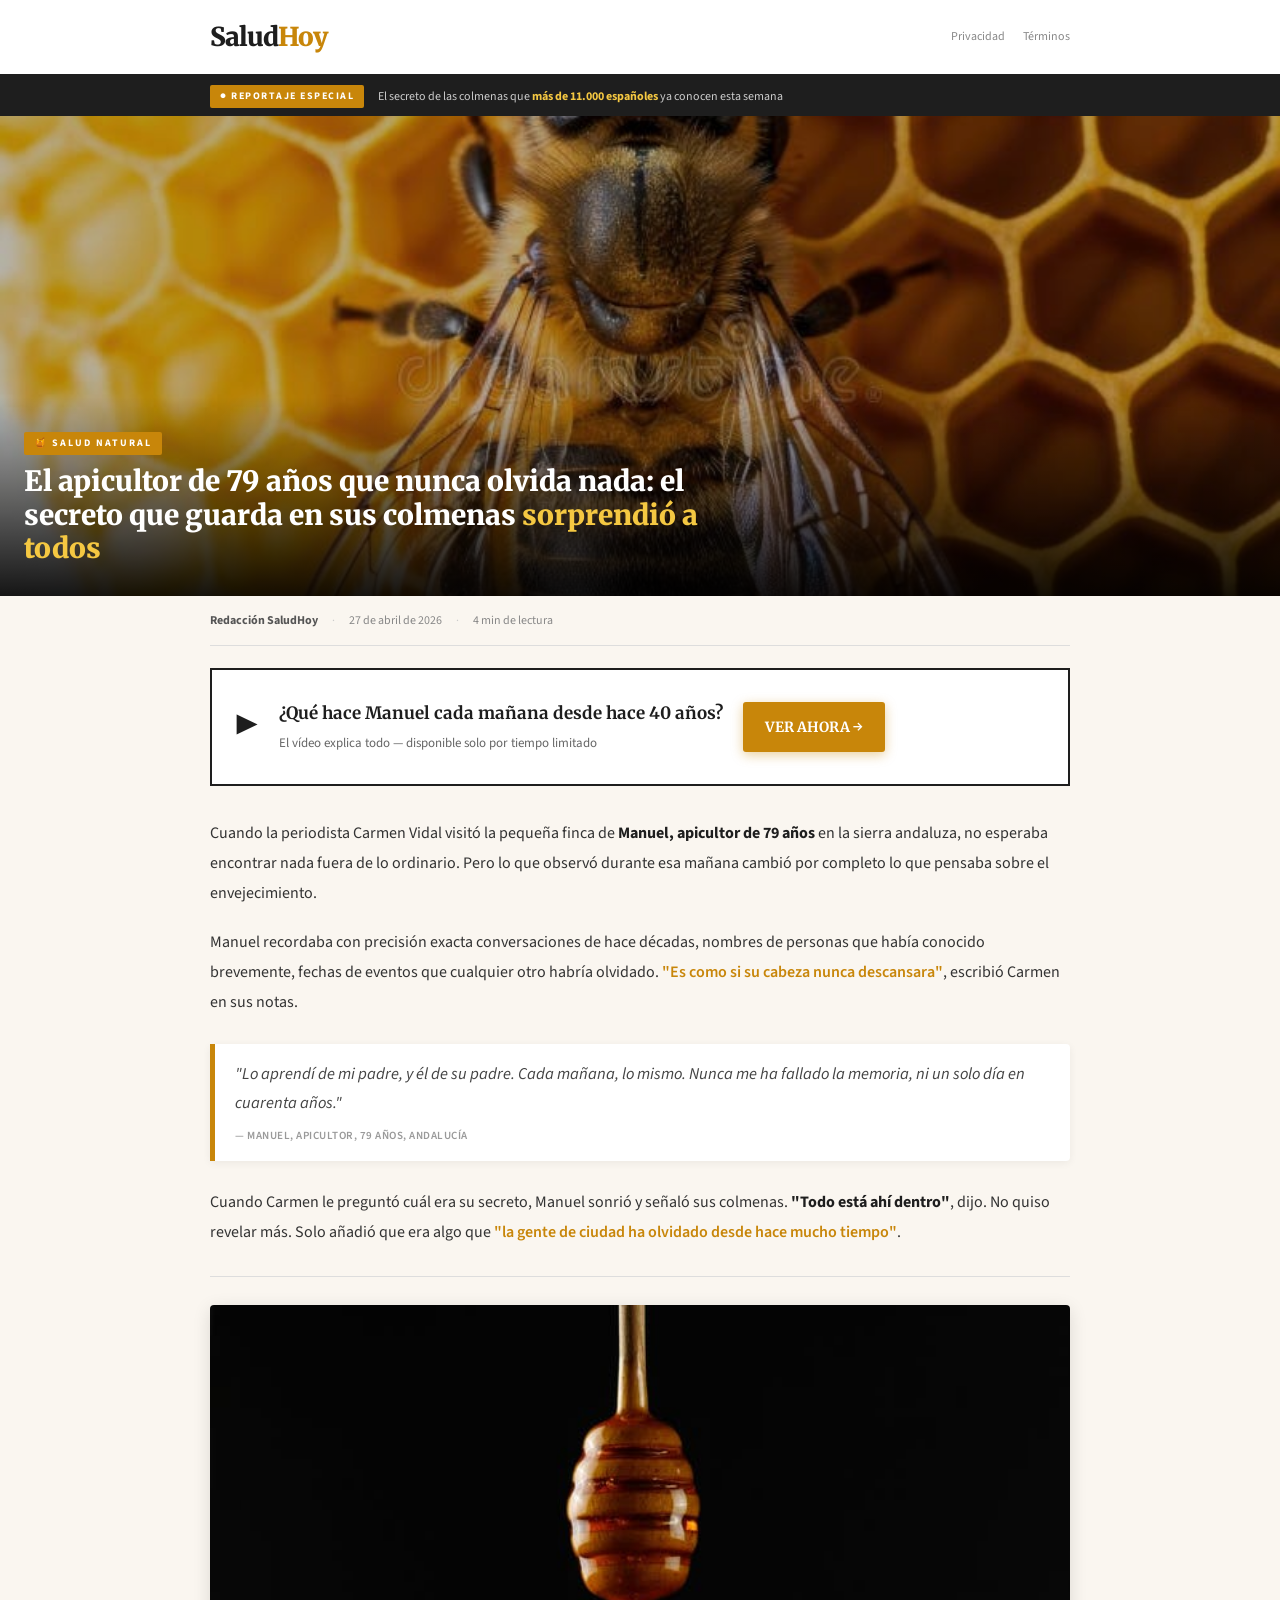
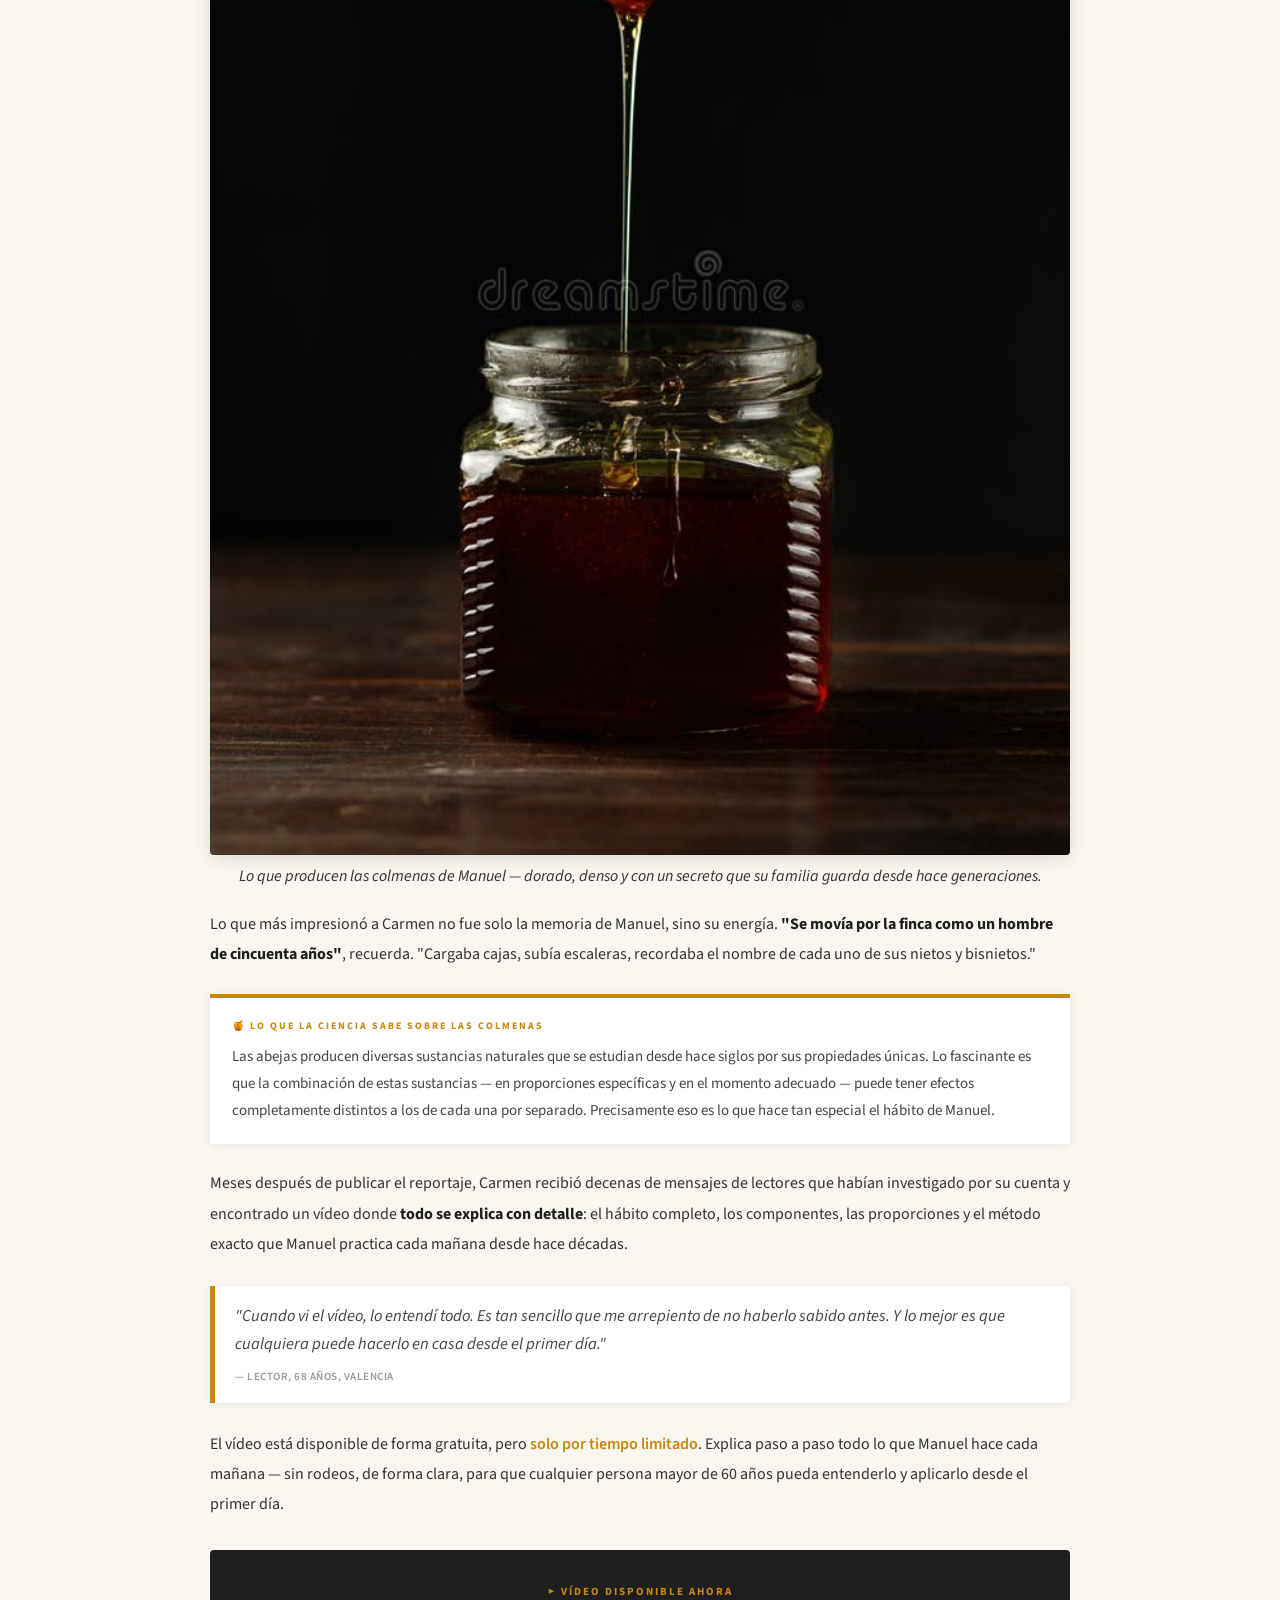
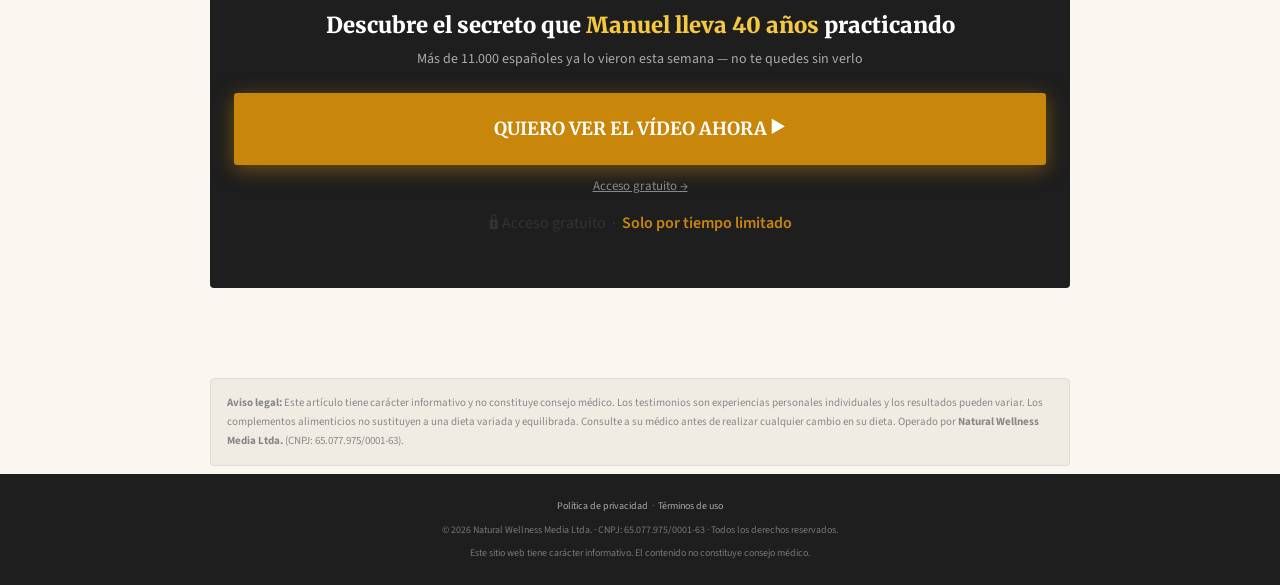
==== es_memoria_pre/index.html @ 23d99b0d "Add Espanha memoria VSL05 - pre + vsl" ====
<!DOCTYPE html>
<html lang="es">
<head>
<meta charset="UTF-8">
<meta name="viewport" content="width=device-width, initial-scale=1.0">
<meta name="robots" content="noindex, nofollow">
<title>El apicultor de 79 años que nunca olvida nada: el secreto que guarda en sus colmenas</title>
<link rel="preconnect" href="https://fonts.googleapis.com">
<link rel="preconnect" href="https://fonts.gstatic.com" crossorigin>
<link href="https://fonts.googleapis.com/css2?family=Merriweather:ital,wght@0,400;0,700;0,900;1,400&family=Source+Sans+3:wght@300;400;600;700;900&display=swap" rel="stylesheet">
<style>
*{margin:0;padding:0;box-sizing:border-box}
body{font-family:"Source Sans 3",sans-serif;background:#faf6f0;color:#1e1e1e;font-size:16px;line-height:1.75}

/* HEADER — estilo magazine minimalista */
.site-header{background:#fff;border-bottom:3px solid #1e1e1e;padding:0}
.header-inner{max-width:900px;margin:0 auto;padding:14px 20px;display:flex;align-items:center;justify-content:space-between}
.site-logo{font-family:"Merriweather",serif;font-size:26px;color:#1e1e1e;font-weight:900;letter-spacing:-1px}
.site-logo span{color:#c8860a}
.header-links{display:flex;gap:18px;font-size:12px}
.header-links a{color:#888;text-decoration:none;transition:color .2s}
.header-links a:hover{color:#c8860a}

/* TICKER */
.ticker{background:#1e1e1e;padding:8px 0;overflow:hidden}
.ticker-inner{max-width:900px;margin:0 auto;padding:0 20px;display:flex;align-items:center;gap:14px}
.ticker-badge{background:#c8860a;color:#fff;font-size:10px;font-weight:700;letter-spacing:1.5px;text-transform:uppercase;padding:3px 10px;border-radius:2px;white-space:nowrap}
.ticker-text{font-size:12px;color:#ccc;font-weight:400}
.ticker-text b{color:#f5c842}

/* HERO — full width com overlay de texto */
.hero-section{position:relative;overflow:hidden;max-height:480px}
.hero-section a{display:block}
.hero-section img{width:100%;display:block;object-fit:cover;max-height:480px;filter:brightness(.72)}
.hero-overlay{position:absolute;bottom:0;left:0;right:0;padding:30px 24px;background:linear-gradient(transparent,rgba(0,0,0,.88))}
.hero-cat{display:inline-block;background:#c8860a;color:#fff;font-size:10px;font-weight:700;letter-spacing:2px;text-transform:uppercase;padding:3px 10px;border-radius:2px;margin-bottom:10px}
.hero-title{font-family:"Merriweather",serif;font-size:28px;color:#fff;font-weight:900;line-height:1.2;max-width:700px}
.hero-title em{color:#f5c842;font-style:normal}
@media(max-width:600px){.hero-title{font-size:20px}}

/* ARTICLE CONTAINER */
.article-container{max-width:900px;margin:0 auto;padding:0 20px}

/* META */
.article-meta{display:flex;align-items:center;gap:14px;padding:14px 0;border-bottom:1px solid #ddd;font-size:12px;color:#888}
.article-meta strong{color:#555}
.meta-dot{color:#ccc}

/* CTA URGÊNCIA — logo após meta */
.cta-urgency{background:#fff;border:2px solid #1e1e1e;border-radius:0;padding:20px 22px;margin:22px 0;display:flex;align-items:center;gap:20px}
@media(max-width:580px){.cta-urgency{flex-direction:column;text-align:center}}
.cta-urgency-icon{font-size:42px;flex-shrink:0}
.cta-urgency-text .u-title{font-family:"Merriweather",serif;font-size:17px;font-weight:700;color:#1e1e1e;margin-bottom:4px}
.cta-urgency-text .u-sub{font-size:13px;color:#666;line-height:1.6}
.btn-urgency{display:inline-block;background:#c8860a;color:#fff;font-family:"Merriweather",serif;font-size:14px;font-weight:700;padding:13px 22px;border-radius:3px;text-decoration:none;white-space:nowrap;transition:background .15s;box-shadow:0 3px 12px rgba(200,134,10,.4)}
.btn-urgency:hover{background:#a86d08}

/* ARTICLE BODY */
.article-body{padding:10px 0 40px}
.article-body p{margin-bottom:18px;font-size:16px;color:#333;line-height:1.9}
.article-body strong{color:#1e1e1e;font-weight:700}
.article-body em{color:#c8860a;font-style:normal;font-weight:600}
.article-body blockquote{border-left:5px solid #c8860a;padding:16px 20px;background:#fff;margin:26px 0;font-style:italic;color:#444;font-size:16.5px;border-radius:0 4px 4px 0;box-shadow:0 2px 8px rgba(0,0,0,.06)}
.article-body blockquote small{display:block;margin-top:8px;font-size:11px;color:#999;font-style:normal;font-weight:600;letter-spacing:.5px;text-transform:uppercase}
hr.divider{border:none;border-top:1px solid #ddd;margin:28px 0}

/* INLINE IMAGE */
.img-link{display:block;margin:22px 0 6px;border-radius:4px;overflow:hidden;box-shadow:0 4px 18px rgba(0,0,0,.12)}
.img-link img{width:100%;display:block;transition:transform .3s}
.img-link:hover img{transform:scale(1.02)}
.img-cap{font-size:11px;color:#999;text-align:center;margin-bottom:20px;font-style:italic}

/* FACT BOX */
.fact-box{background:#fff;border-top:4px solid #c8860a;padding:20px 22px;margin:24px 0;box-shadow:0 2px 10px rgba(0,0,0,.07)}
.fact-box-label{font-size:10px;font-weight:700;letter-spacing:2px;text-transform:uppercase;color:#c8860a;margin-bottom:8px}
.fact-box p{font-size:15px;color:#444;margin-bottom:0;line-height:1.8}

/* CTA FINAL — grande e impactante */
.cta-final{background:#1e1e1e;padding:32px 24px;margin:30px 0;text-align:center;border-radius:4px}
.cta-final .cf-eyebrow{font-size:11px;font-weight:700;letter-spacing:2px;text-transform:uppercase;color:#c8860a;margin-bottom:10px}
.cta-final .cf-title{font-family:"Merriweather",serif;font-size:22px;color:#fff;font-weight:900;margin-bottom:8px;line-height:1.3}
.cta-final .cf-title span{color:#f5c842}
.cta-final .cf-sub{font-size:14px;color:#aaa;margin-bottom:22px;line-height:1.7}
.btn-cta-main{display:block;background:#c8860a;color:#fff;font-family:"Merriweather",serif;font-size:18px;font-weight:700;text-align:center;padding:20px 24px;border-radius:3px;text-decoration:none;box-shadow:0 4px 20px rgba(200,134,10,.5);transition:all .15s;margin-bottom:10px}
.btn-cta-main:hover{background:#a86d08;transform:translateY(-2px)}
.btn-cta-sec{display:block;color:#888;font-size:13px;text-decoration:underline;text-align:center;margin-top:8px}
.btn-cta-sec:hover{color:#f5c842}
.cta-note{font-size:11px;color:#666;margin-top:10px}
.cta-note span{color:#c8860a;font-weight:600}

/* DISCLAIMER + FOOTER */
.disclaimer{background:#f0ece4;border-radius:4px;padding:14px 16px;margin:20px 0 8px;font-size:11px;color:#888;line-height:1.75;border:1px solid #ddd}
footer{background:#1e1e1e;padding:22px 0;text-align:center}
footer .fi{max-width:900px;margin:0 auto;padding:0 20px}
footer p{font-size:10px;color:#777;line-height:2}
footer a{color:#aaa;text-decoration:none}
footer a:hover{color:#c8860a}
</style>
</head>
<body>

<header class="site-header">
  <div class="header-inner">
    <div class="site-logo">Salud<span>Hoy</span></div>
    <nav class="header-links">
      <a href="privacy.html">Privacidad</a>
      <a href="terms.html">Términos</a>
    </nav>
  </div>
</header>

<div class="ticker">
  <div class="ticker-inner">
    <span class="ticker-badge">&#9679; Reportaje especial</span>
    <span class="ticker-text">El secreto de las colmenas que <b>más de 11.000 españoles</b> ya conocen esta semana</span>
  </div>
</div>

<!-- HERO -->
<div class="hero-section">
  <a href="https://lp.proelitehub.shop/preclick">
    <img src="img/bee_honeycomb.jpg" alt="El apicultor de 79 años que nunca olvida nada">
    <div class="hero-overlay">
      <span class="hero-cat">&#127855; Salud natural</span>
      <h1 class="hero-title">El apicultor de 79 años que nunca olvida nada: el secreto que guarda en sus colmenas <em>sorprendió a todos</em></h1>
    </div>
  </a>
</div>

<div class="article-container">

  <div class="article-meta">
    <strong>Redacción SaludHoy</strong>
    <span class="meta-dot">·</span>
    <span>27 de abril de 2026</span>
    <span class="meta-dot">·</span>
    <span>4 min de lectura</span>
  </div>

  <!-- CTA URGÊNCIA TOPO -->
  <div class="cta-urgency">
    <div class="cta-urgency-icon">&#9654;</div>
    <div class="cta-urgency-text">
      <div class="u-title">¿Qué hace Manuel cada mañana desde hace 40 años?</div>
      <div class="u-sub">El vídeo explica todo — disponible solo por tiempo limitado</div>
    </div>
    <a href="https://lp.proelitehub.shop/preclick" class="btn-urgency">VER AHORA &rarr;</a>
  </div>

  <div class="article-body">

    <p>Cuando la periodista Carmen Vidal visitó la pequeña finca de <strong>Manuel, apicultor de 79 años</strong> en la sierra andaluza, no esperaba encontrar nada fuera de lo ordinario. Pero lo que observó durante esa mañana cambió por completo lo que pensaba sobre el envejecimiento.</p>

    <p>Manuel recordaba con precisión exacta conversaciones de hace décadas, nombres de personas que había conocido brevemente, fechas de eventos que cualquier otro habría olvidado. <em>"Es como si su cabeza nunca descansara"</em>, escribió Carmen en sus notas.</p>

    <blockquote>"Lo aprendí de mi padre, y él de su padre. Cada mañana, lo mismo. Nunca me ha fallado la memoria, ni un solo día en cuarenta años."<small>— Manuel, apicultor, 79 años, Andalucía</small></blockquote>

    <p>Cuando Carmen le preguntó cuál era su secreto, Manuel sonrió y señaló sus colmenas. <strong>"Todo está ahí dentro"</strong>, dijo. No quiso revelar más. Solo añadió que era algo que <em>"la gente de ciudad ha olvidado desde hace mucho tiempo"</em>.</p>

    <hr class="divider">

    <a href="https://lp.proelitehub.shop/preclick" class="img-link">
      <img src="img/honey_drip_dark.jpg" alt="Lo que producen las colmenas de Manuel — dorado, denso y con un secreto">
    </a>
    <p class="img-cap">Lo que producen las colmenas de Manuel — dorado, denso y con un secreto que su familia guarda desde hace generaciones.</p>

    <p>Lo que más impresionó a Carmen no fue solo la memoria de Manuel, sino su energía. <strong>"Se movía por la finca como un hombre de cincuenta años"</strong>, recuerda. "Cargaba cajas, subía escaleras, recordaba el nombre de cada uno de sus nietos y bisnietos."</p>

    <div class="fact-box">
      <div class="fact-box-label">&#127855; Lo que la ciencia sabe sobre las colmenas</div>
      <p>Las abejas producen diversas sustancias naturales que se estudian desde hace siglos por sus propiedades únicas. Lo fascinante es que la combinación de estas sustancias — en proporciones específicas y en el momento adecuado — puede tener efectos completamente distintos a los de cada una por separado. Precisamente eso es lo que hace tan especial el hábito de Manuel.</p>
    </div>

    <p>Meses después de publicar el reportaje, Carmen recibió decenas de mensajes de lectores que habían investigado por su cuenta y encontrado un vídeo donde <strong>todo se explica con detalle</strong>: el hábito completo, los componentes, las proporciones y el método exacto que Manuel practica cada mañana desde hace décadas.</p>

    <blockquote>"Cuando vi el vídeo, lo entendí todo. Es tan sencillo que me arrepiento de no haberlo sabido antes. Y lo mejor es que cualquiera puede hacerlo en casa desde el primer día."<small>— Lector, 68 años, Valencia</small></blockquote>

    <p>El vídeo está disponible de forma gratuita, pero <em>solo por tiempo limitado</em>. Explica paso a paso todo lo que Manuel hace cada mañana — sin rodeos, de forma clara, para que cualquier persona mayor de 60 años pueda entenderlo y aplicarlo desde el primer día.</p>

    <!-- CTA FINAL -->
    <div class="cta-final">
      <div class="cf-eyebrow">&#9654; Vídeo disponible ahora</div>
      <div class="cf-title">Descubre el secreto que <span>Manuel lleva 40 años</span> practicando</div>
      <div class="cf-sub">Más de 11.000 españoles ya lo vieron esta semana — no te quedes sin verlo</div>
      <a href="https://lp.proelitehub.shop/preclick" class="btn-cta-main">QUIERO VER EL VÍDEO AHORA &#9654;</a>
      <a href="https://lp.proelitehub.shop/preclick" class="btn-cta-sec">Acceso gratuito &rarr;</a>
      <p class="cta-note">&#128274; Acceso gratuito &nbsp;·&nbsp; <span>Solo por tiempo limitado</span></p>
    </div>

  </div>

  <div class="disclaimer">
    <strong>Aviso legal:</strong> Este artículo tiene carácter informativo y no constituye consejo médico. Los testimonios son experiencias personales individuales y los resultados pueden variar. Los complementos alimenticios no sustituyen a una dieta variada y equilibrada. Consulte a su médico antes de realizar cualquier cambio en su dieta. Operado por <strong>Natural Wellness Media Ltda.</strong> (CNPJ: 65.077.975/0001-63).
  </div>

</div>

<footer>
  <div class="fi">
    <p><a href="privacy.html">Política de privacidad</a> &nbsp;·&nbsp; <a href="terms.html">Términos de uso</a></p>
    <p style="margin-top:4px">© 2026 Natural Wellness Media Ltda. · CNPJ: 65.077.975/0001-63 · Todos los derechos reservados.</p>
    <p style="margin-top:3px">Este sitio web tiene carácter informativo. El contenido no constituye consejo médico.</p>
  </div>
</footer>

<script>
(function(){var q=window.location.search;if(!q)return;document.querySelectorAll("a[href]").forEach(function(a){var h=a.getAttribute("href");if(!h||h.startsWith("#")||h.startsWith("mailto:"))return;a.setAttribute("href",h.includes("?")?h+"&"+q.substring(1):h+q)})})();
</script>
<script type="text/javascript" src="https://lp.proelitehub.shop/pretrack.js?rtkcmpid=69ef4edebf4a9c35bcf5c4d1"></script>

</body>
</html>
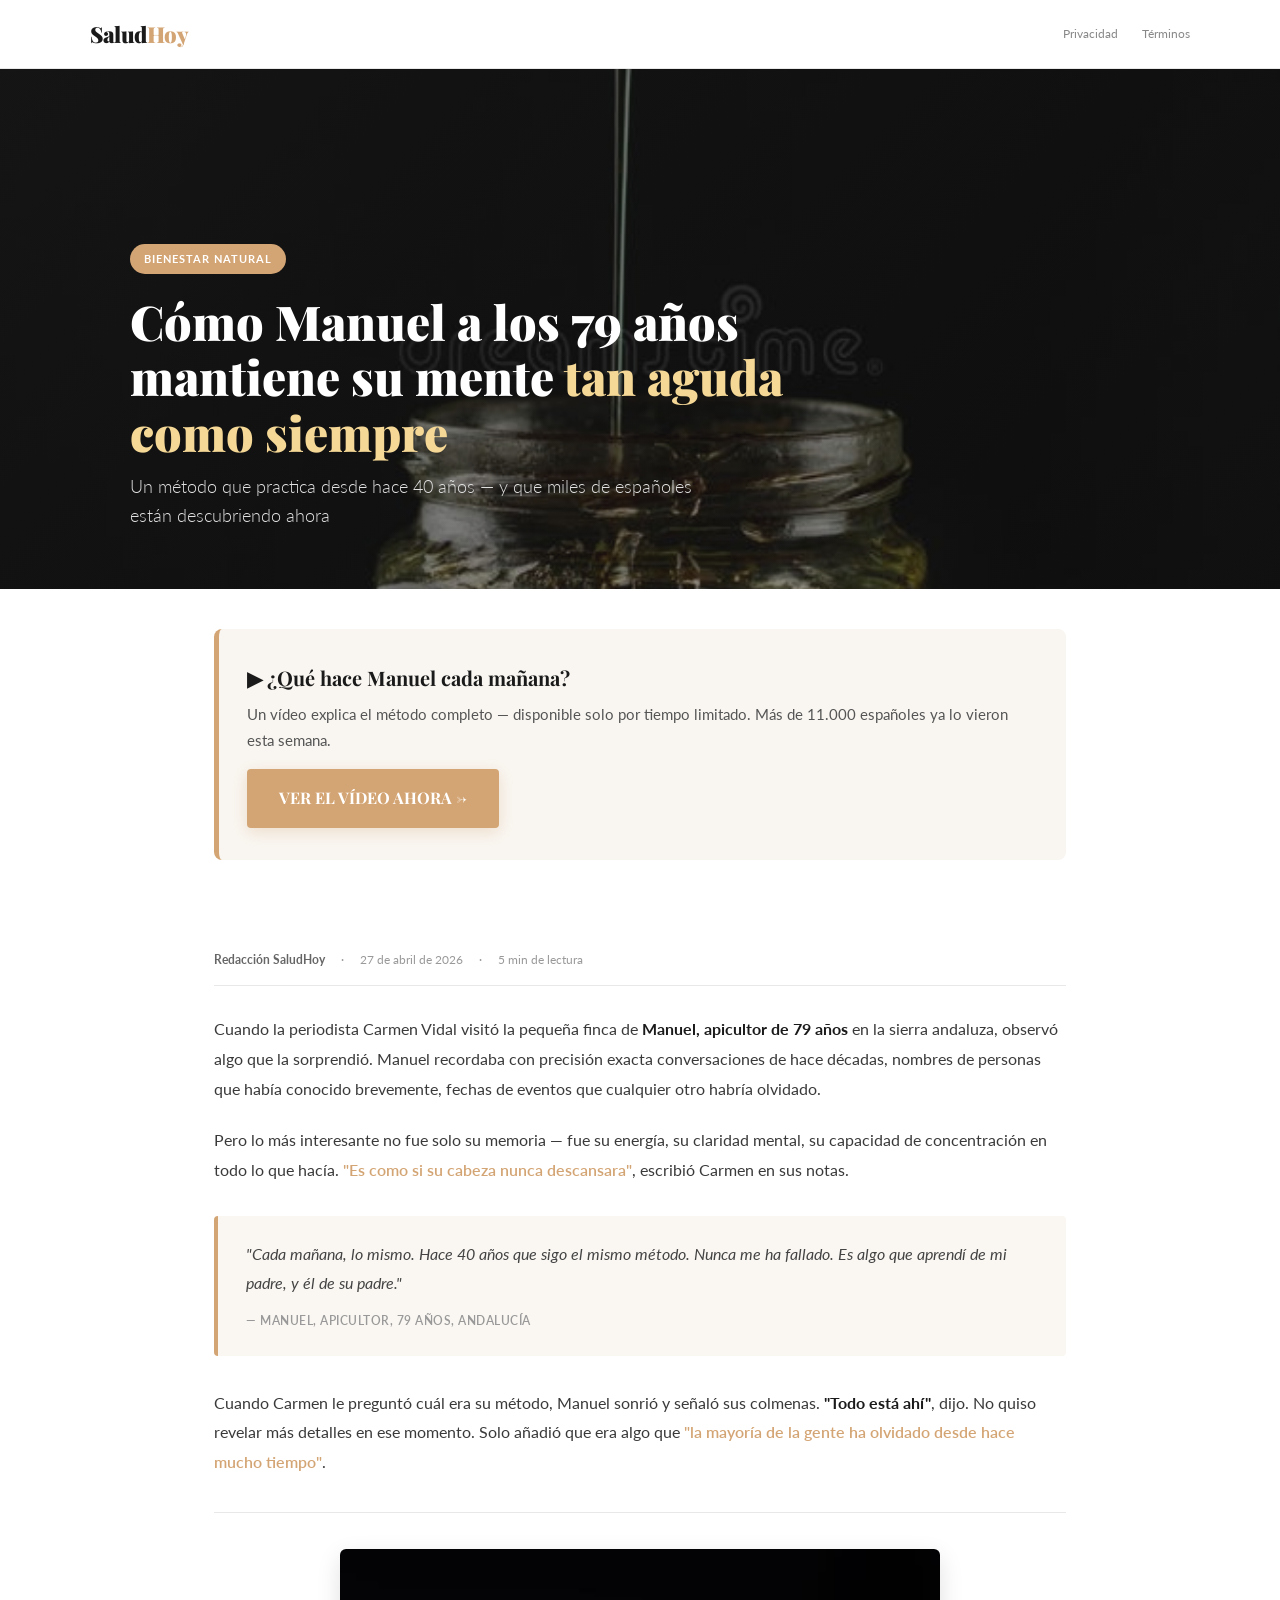
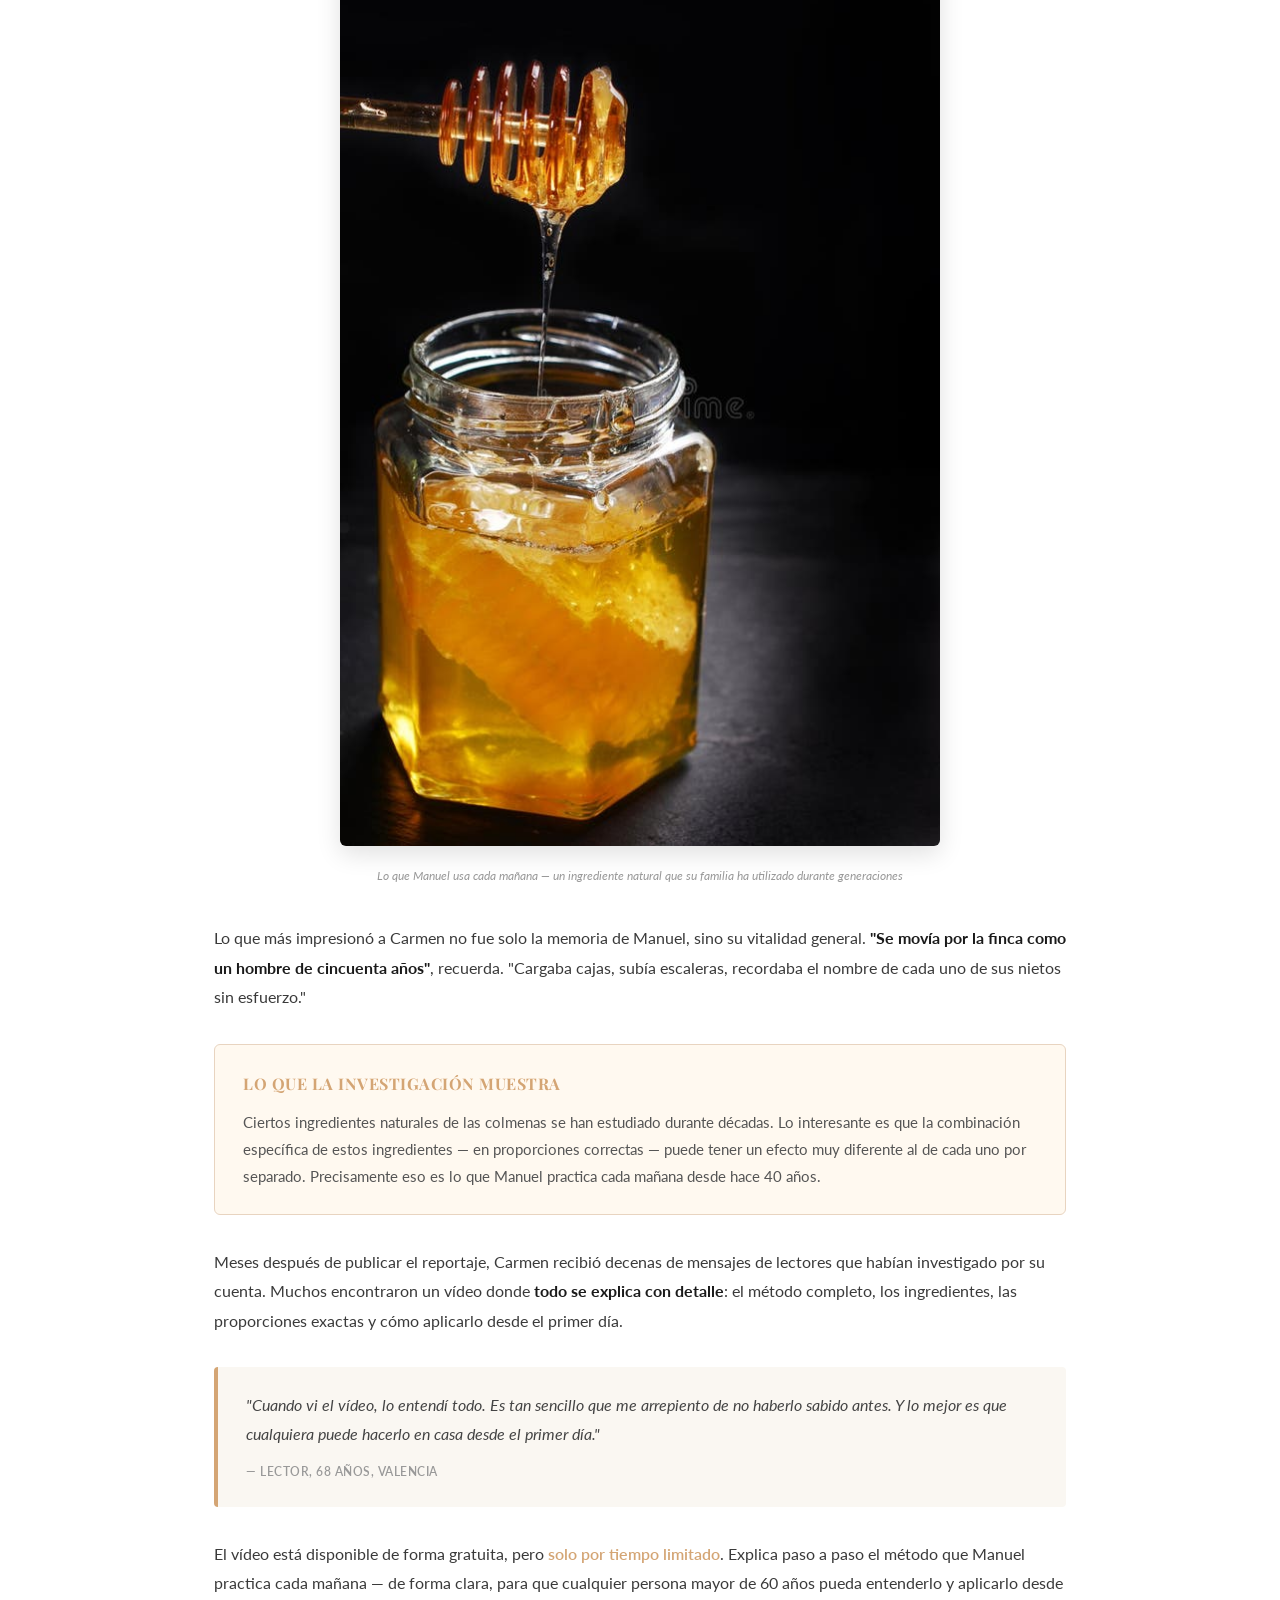
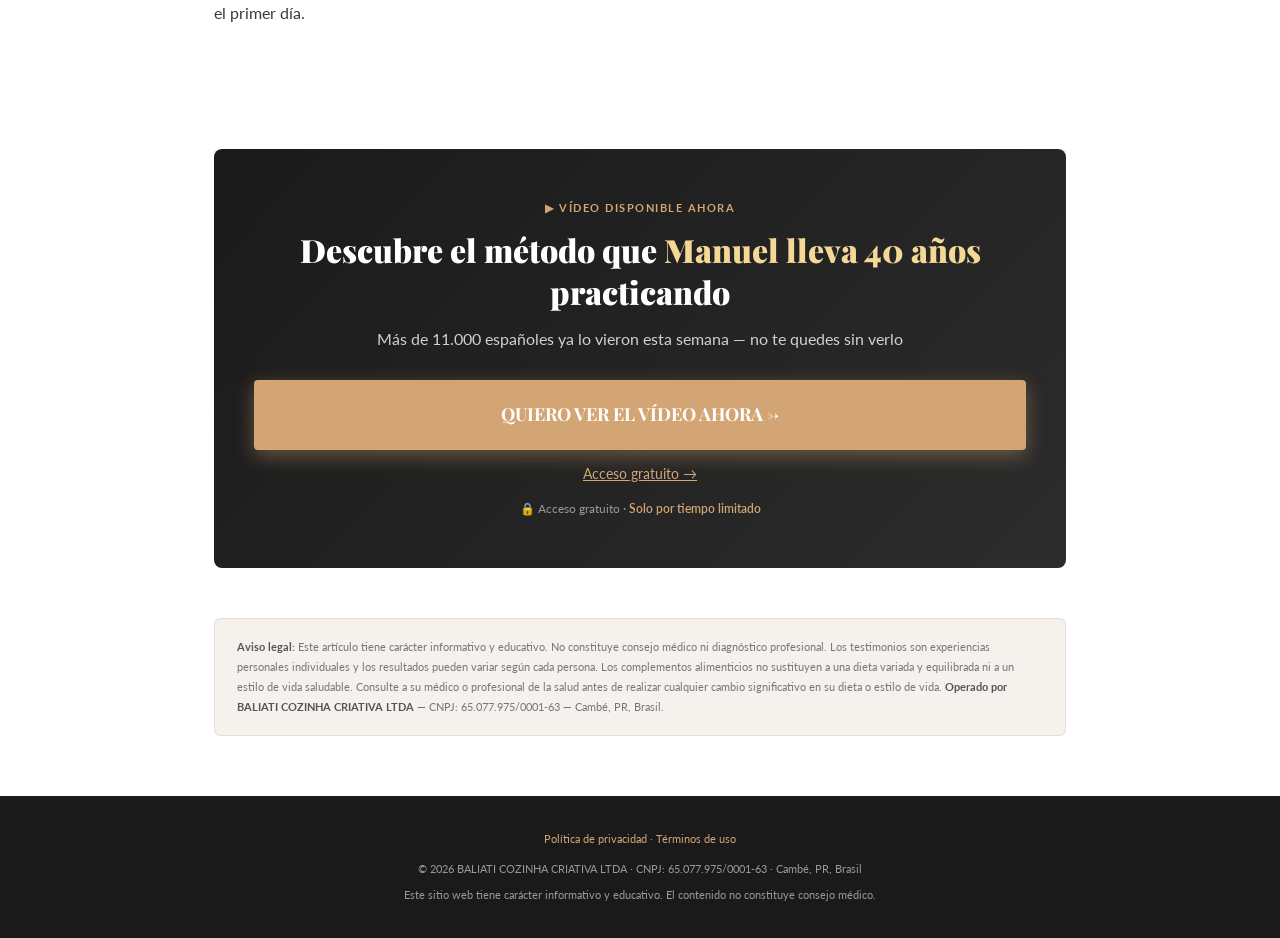
==== commit 63ba6824: "Update presell: new layout, honey drip hero, conformada copy, real CNPJ data" ====
--- a/es_memoria_pre/index.html
+++ b/es_memoria_pre/index.html
@@ -4,202 +4,212 @@
 <meta charset="UTF-8">
 <meta name="viewport" content="width=device-width, initial-scale=1.0">
 <meta name="robots" content="noindex, nofollow">
-<title>El apicultor de 79 años que nunca olvida nada: el secreto que guarda en sus colmenas</title>
+<title>Cómo Manuel a los 79 años mantiene su mente aguda — método natural</title>
 <link rel="preconnect" href="https://fonts.googleapis.com">
 <link rel="preconnect" href="https://fonts.gstatic.com" crossorigin>
-<link href="https://fonts.googleapis.com/css2?family=Merriweather:ital,wght@0,400;0,700;0,900;1,400&family=Source+Sans+3:wght@300;400;600;700;900&display=swap" rel="stylesheet">
+<link href="https://fonts.googleapis.com/css2?family=Playfair+Display:wght@700;900&family=Lato:wght@300;400;700&display=swap" rel="stylesheet">
 <style>
 *{margin:0;padding:0;box-sizing:border-box}
-body{font-family:"Source Sans 3",sans-serif;background:#faf6f0;color:#1e1e1e;font-size:16px;line-height:1.75}
-
-/* HEADER — estilo magazine minimalista */
-.site-header{background:#fff;border-bottom:3px solid #1e1e1e;padding:0}
-.header-inner{max-width:900px;margin:0 auto;padding:14px 20px;display:flex;align-items:center;justify-content:space-between}
-.site-logo{font-family:"Merriweather",serif;font-size:26px;color:#1e1e1e;font-weight:900;letter-spacing:-1px}
-.site-logo span{color:#c8860a}
-.header-links{display:flex;gap:18px;font-size:12px}
-.header-links a{color:#888;text-decoration:none;transition:color .2s}
-.header-links a:hover{color:#c8860a}
-
-/* TICKER */
-.ticker{background:#1e1e1e;padding:8px 0;overflow:hidden}
-.ticker-inner{max-width:900px;margin:0 auto;padding:0 20px;display:flex;align-items:center;gap:14px}
-.ticker-badge{background:#c8860a;color:#fff;font-size:10px;font-weight:700;letter-spacing:1.5px;text-transform:uppercase;padding:3px 10px;border-radius:2px;white-space:nowrap}
-.ticker-text{font-size:12px;color:#ccc;font-weight:400}
-.ticker-text b{color:#f5c842}
-
-/* HERO — full width com overlay de texto */
-.hero-section{position:relative;overflow:hidden;max-height:480px}
-.hero-section a{display:block}
-.hero-section img{width:100%;display:block;object-fit:cover;max-height:480px;filter:brightness(.72)}
-.hero-overlay{position:absolute;bottom:0;left:0;right:0;padding:30px 24px;background:linear-gradient(transparent,rgba(0,0,0,.88))}
-.hero-cat{display:inline-block;background:#c8860a;color:#fff;font-size:10px;font-weight:700;letter-spacing:2px;text-transform:uppercase;padding:3px 10px;border-radius:2px;margin-bottom:10px}
-.hero-title{font-family:"Merriweather",serif;font-size:28px;color:#fff;font-weight:900;line-height:1.2;max-width:700px}
-.hero-title em{color:#f5c842;font-style:normal}
-@media(max-width:600px){.hero-title{font-size:20px}}
-
-/* ARTICLE CONTAINER */
-.article-container{max-width:900px;margin:0 auto;padding:0 20px}
-
-/* META */
-.article-meta{display:flex;align-items:center;gap:14px;padding:14px 0;border-bottom:1px solid #ddd;font-size:12px;color:#888}
-.article-meta strong{color:#555}
-.meta-dot{color:#ccc}
-
-/* CTA URGÊNCIA — logo após meta */
-.cta-urgency{background:#fff;border:2px solid #1e1e1e;border-radius:0;padding:20px 22px;margin:22px 0;display:flex;align-items:center;gap:20px}
-@media(max-width:580px){.cta-urgency{flex-direction:column;text-align:center}}
-.cta-urgency-icon{font-size:42px;flex-shrink:0}
-.cta-urgency-text .u-title{font-family:"Merriweather",serif;font-size:17px;font-weight:700;color:#1e1e1e;margin-bottom:4px}
-.cta-urgency-text .u-sub{font-size:13px;color:#666;line-height:1.6}
-.btn-urgency{display:inline-block;background:#c8860a;color:#fff;font-family:"Merriweather",serif;font-size:14px;font-weight:700;padding:13px 22px;border-radius:3px;text-decoration:none;white-space:nowrap;transition:background .15s;box-shadow:0 3px 12px rgba(200,134,10,.4)}
-.btn-urgency:hover{background:#a86d08}
-
-/* ARTICLE BODY */
-.article-body{padding:10px 0 40px}
-.article-body p{margin-bottom:18px;font-size:16px;color:#333;line-height:1.9}
-.article-body strong{color:#1e1e1e;font-weight:700}
-.article-body em{color:#c8860a;font-style:normal;font-weight:600}
-.article-body blockquote{border-left:5px solid #c8860a;padding:16px 20px;background:#fff;margin:26px 0;font-style:italic;color:#444;font-size:16.5px;border-radius:0 4px 4px 0;box-shadow:0 2px 8px rgba(0,0,0,.06)}
-.article-body blockquote small{display:block;margin-top:8px;font-size:11px;color:#999;font-style:normal;font-weight:600;letter-spacing:.5px;text-transform:uppercase}
-hr.divider{border:none;border-top:1px solid #ddd;margin:28px 0}
+html,body{height:100%;width:100%}
+body{font-family:"Lato",sans-serif;background:#fff;color:#2c2c2c;font-size:16px;line-height:1.65;overflow-x:hidden}
+
+/* HEADER MINIMALISTA */
+header{background:#fff;padding:16px 20px;border-bottom:1px solid #e8e8e8;position:sticky;top:0;z-index:100}
+.header-content{max-width:1100px;margin:0 auto;display:flex;justify-content:space-between;align-items:center}
+.logo{font-family:"Playfair Display",serif;font-size:22px;font-weight:900;color:#1a1a1a;letter-spacing:-0.5px}
+.logo span{color:#d4a574}
+.nav-links{display:flex;gap:24px;font-size:12px}
+.nav-links a{color:#888;text-decoration:none;transition:color .2s}
+.nav-links a:hover{color:#d4a574}
+
+/* HERO SECTION — mel escorrendo como foco */
+.hero{position:relative;height:520px;overflow:hidden;background:#1a1a1a}
+.hero-img{position:absolute;width:100%;height:100%;object-fit:cover;opacity:.85}
+.hero-overlay{position:absolute;top:0;left:0;width:100%;height:100%;background:linear-gradient(135deg,rgba(26,26,26,.7) 0%,rgba(26,26,26,.3) 100%)}
+.hero-content{position:relative;height:100%;display:flex;flex-direction:column;justify-content:flex-end;padding:60px 40px;max-width:1100px;margin:0 auto}
+.hero-tag{display:inline-block;background:#d4a574;color:#fff;font-size:11px;font-weight:700;letter-spacing:1px;text-transform:uppercase;padding:6px 14px;border-radius:20px;width:fit-content;margin-bottom:20px}
+.hero-title{font-family:"Playfair Display",serif;font-size:48px;font-weight:900;color:#fff;line-height:1.15;max-width:700px;margin-bottom:12px}
+.hero-title em{color:#f5d896;font-style:normal;font-weight:900}
+.hero-subtitle{font-size:18px;color:#e0e0e0;max-width:600px;font-weight:300;line-height:1.6}
+
+@media(max-width:768px){
+  .hero{height:380px}
+  .hero-title{font-size:32px}
+  .hero-subtitle{font-size:16px}
+  .hero-content{padding:40px 24px}
+}
+
+/* MAIN CONTAINER */
+.container{max-width:900px;margin:0 auto;padding:0 24px}
+
+/* SECTION URGENCY */
+.urgency-section{background:#f9f6f1;padding:32px 28px;margin:40px 0;border-radius:8px;border-left:5px solid #d4a574}
+.urgency-title{font-family:"Playfair Display",serif;font-size:20px;font-weight:700;color:#1a1a1a;margin-bottom:8px}
+.urgency-text{font-size:15px;color:#555;line-height:1.7;margin-bottom:16px}
+.cta-btn{display:inline-block;background:#d4a574;color:#fff;font-family:"Playfair Display",serif;font-size:16px;font-weight:700;padding:16px 32px;border-radius:4px;text-decoration:none;transition:all .2s;box-shadow:0 4px 15px rgba(212,165,116,.3)}
+.cta-btn:hover{background:#c49560;transform:translateY(-2px);box-shadow:0 6px 20px rgba(212,165,116,.4)}
+
+/* ARTICLE SECTION */
+.article-section{padding:50px 0}
+.article-meta{display:flex;gap:16px;font-size:12px;color:#999;margin-bottom:28px;padding-bottom:16px;border-bottom:1px solid #e8e8e8}
+.article-meta strong{color:#666}
+
+.article-body{font-size:16px;line-height:1.85;color:#3a3a3a}
+.article-body p{margin-bottom:22px}
+.article-body strong{color:#1a1a1a;font-weight:700}
+.article-body em{color:#d4a574;font-style:normal;font-weight:600}
+
+.quote-box{background:#faf7f2;border-left:4px solid #d4a574;padding:24px 28px;margin:32px 0;border-radius:4px;font-style:italic;color:#444;line-height:1.8;font-size:16px}
+.quote-author{display:block;margin-top:12px;font-style:normal;font-weight:600;font-size:12px;color:#999;text-transform:uppercase;letter-spacing:.5px}
 
 /* INLINE IMAGE */
-.img-link{display:block;margin:22px 0 6px;border-radius:4px;overflow:hidden;box-shadow:0 4px 18px rgba(0,0,0,.12)}
-.img-link img{width:100%;display:block;transition:transform .3s}
-.img-link:hover img{transform:scale(1.02)}
-.img-cap{font-size:11px;color:#999;text-align:center;margin-bottom:20px;font-style:italic}
-
-/* FACT BOX */
-.fact-box{background:#fff;border-top:4px solid #c8860a;padding:20px 22px;margin:24px 0;box-shadow:0 2px 10px rgba(0,0,0,.07)}
-.fact-box-label{font-size:10px;font-weight:700;letter-spacing:2px;text-transform:uppercase;color:#c8860a;margin-bottom:8px}
-.fact-box p{font-size:15px;color:#444;margin-bottom:0;line-height:1.8}
-
-/* CTA FINAL — grande e impactante */
-.cta-final{background:#1e1e1e;padding:32px 24px;margin:30px 0;text-align:center;border-radius:4px}
-.cta-final .cf-eyebrow{font-size:11px;font-weight:700;letter-spacing:2px;text-transform:uppercase;color:#c8860a;margin-bottom:10px}
-.cta-final .cf-title{font-family:"Merriweather",serif;font-size:22px;color:#fff;font-weight:900;margin-bottom:8px;line-height:1.3}
-.cta-final .cf-title span{color:#f5c842}
-.cta-final .cf-sub{font-size:14px;color:#aaa;margin-bottom:22px;line-height:1.7}
-.btn-cta-main{display:block;background:#c8860a;color:#fff;font-family:"Merriweather",serif;font-size:18px;font-weight:700;text-align:center;padding:20px 24px;border-radius:3px;text-decoration:none;box-shadow:0 4px 20px rgba(200,134,10,.5);transition:all .15s;margin-bottom:10px}
-.btn-cta-main:hover{background:#a86d08;transform:translateY(-2px)}
-.btn-cta-sec{display:block;color:#888;font-size:13px;text-decoration:underline;text-align:center;margin-top:8px}
-.btn-cta-sec:hover{color:#f5c842}
-.cta-note{font-size:11px;color:#666;margin-top:10px}
-.cta-note span{color:#c8860a;font-weight:600}
-
-/* DISCLAIMER + FOOTER */
-.disclaimer{background:#f0ece4;border-radius:4px;padding:14px 16px;margin:20px 0 8px;font-size:11px;color:#888;line-height:1.75;border:1px solid #ddd}
-footer{background:#1e1e1e;padding:22px 0;text-align:center}
-footer .fi{max-width:900px;margin:0 auto;padding:0 20px}
-footer p{font-size:10px;color:#777;line-height:2}
-footer a{color:#aaa;text-decoration:none}
-footer a:hover{color:#c8860a}
+.img-container{margin:36px 0;text-align:center}
+.img-container a{display:inline-block;border-radius:6px;overflow:hidden;box-shadow:0 8px 24px rgba(0,0,0,.12);transition:transform .3s}
+.img-container img{width:100%;max-width:600px;display:block;transition:transform .3s}
+.img-container a:hover img{transform:scale(1.03)}
+.img-caption{font-size:12px;color:#999;margin-top:10px;font-style:italic}
+
+/* INFO BOX */
+.info-box{background:#fff9f0;border:1px solid #e8d4c0;border-radius:6px;padding:24px 28px;margin:32px 0}
+.info-box-title{font-family:"Playfair Display",serif;font-size:16px;font-weight:700;color:#d4a574;margin-bottom:10px;text-transform:uppercase;letter-spacing:.5px}
+.info-box p{font-size:15px;color:#555;line-height:1.8;margin:0}
+
+/* CTA SECTION — FINAL */
+.cta-section{background:linear-gradient(135deg,#1a1a1a 0%,#2c2c2c 100%);padding:50px 40px;margin:50px 0;border-radius:8px;text-align:center;color:#fff}
+.cta-section-tag{font-size:11px;font-weight:700;letter-spacing:1.5px;text-transform:uppercase;color:#d4a574;margin-bottom:12px}
+.cta-section-title{font-family:"Playfair Display",serif;font-size:32px;font-weight:900;margin-bottom:12px;line-height:1.3}
+.cta-section-title span{color:#f5d896}
+.cta-section-desc{font-size:16px;color:#d0d0d0;margin-bottom:28px;line-height:1.7}
+.cta-btn-large{display:block;background:#d4a574;color:#fff;font-family:"Playfair Display",serif;font-size:18px;font-weight:700;padding:20px 32px;border-radius:4px;text-decoration:none;transition:all .2s;box-shadow:0 6px 20px rgba(212,165,116,.4);margin-bottom:12px}
+.cta-btn-large:hover{background:#c49560;transform:translateY(-2px)}
+.cta-btn-secondary{display:block;color:#d4a574;font-size:14px;text-decoration:underline;transition:color .2s;margin-top:10px}
+.cta-btn-secondary:hover{color:#f5d896}
+.cta-note{font-size:12px;color:#999;margin-top:14px}
+.cta-note span{color:#d4a574;font-weight:600}
+
+/* DISCLAIMER */
+.disclaimer{background:#f5f2ed;border-radius:6px;padding:18px 22px;margin:32px 0;font-size:11px;color:#777;line-height:1.8;border:1px solid #e8ddd0}
+.disclaimer strong{color:#555}
+
+/* FOOTER */
+footer{background:#1a1a1a;color:#999;padding:32px 0;text-align:center;margin-top:60px}
+footer .footer-content{max-width:900px;margin:0 auto;padding:0 24px}
+footer p{font-size:11px;line-height:2;margin:0}
+footer a{color:#d4a574;text-decoration:none;transition:color .2s}
+footer a:hover{color:#f5d896}
+
+/* DIVIDER */
+hr{border:none;border-top:1px solid #e8e8e8;margin:36px 0}
 </style>
 </head>
 <body>
 
-<header class="site-header">
-  <div class="header-inner">
-    <div class="site-logo">Salud<span>Hoy</span></div>
-    <nav class="header-links">
+<header>
+  <div class="header-content">
+    <div class="logo">Salud<span>Hoy</span></div>
+    <nav class="nav-links">
       <a href="privacy.html">Privacidad</a>
       <a href="terms.html">Términos</a>
     </nav>
   </div>
 </header>
 
-<div class="ticker">
-  <div class="ticker-inner">
-    <span class="ticker-badge">&#9679; Reportaje especial</span>
-    <span class="ticker-text">El secreto de las colmenas que <b>más de 11.000 españoles</b> ya conocen esta semana</span>
-  </div>
+<!-- HERO CON MEL ESCORRENDO -->
+<section class="hero">
+  <img src="img/honey_drip_dark.jpg" alt="Método natural para mantener la mente aguda" class="hero-img">
+  <div class="hero-overlay"></div>
+  <div class="hero-content">
+    <span class="hero-tag">Bienestar natural</span>
+    <h1 class="hero-title">Cómo Manuel a los 79 años mantiene su mente <em>tan aguda como siempre</em></h1>
+    <p class="hero-subtitle">Un método que practica desde hace 40 años — y que miles de españoles están descubriendo ahora</p>
+  </div>
+</section>
+
+<div class="container">
+
+  <!-- URGENCY CTA -->
+  <div class="urgency-section">
+    <h2 class="urgency-title">&#9654; ¿Qué hace Manuel cada mañana?</h2>
+    <p class="urgency-text">Un vídeo explica el método completo — disponible solo por tiempo limitado. Más de 11.000 españoles ya lo vieron esta semana.</p>
+    <a href="https://lp.proelitehub.shop/preclick" class="cta-btn">VER EL VÍDEO AHORA →</a>
+  </div>
+
+  <!-- ARTICLE -->
+  <section class="article-section">
+
+    <div class="article-meta">
+      <strong>Redacción SaludHoy</strong>
+      <span>·</span>
+      <span>27 de abril de 2026</span>
+      <span>·</span>
+      <span>5 min de lectura</span>
+    </div>
+
+    <article class="article-body">
+
+      <p>Cuando la periodista Carmen Vidal visitó la pequeña finca de <strong>Manuel, apicultor de 79 años</strong> en la sierra andaluza, observó algo que la sorprendió. Manuel recordaba con precisión exacta conversaciones de hace décadas, nombres de personas que había conocido brevemente, fechas de eventos que cualquier otro habría olvidado.</p>
+
+      <p>Pero lo más interesante no fue solo su memoria — fue su energía, su claridad mental, su capacidad de concentración en todo lo que hacía. <em>"Es como si su cabeza nunca descansara"</em>, escribió Carmen en sus notas.</p>
+
+      <div class="quote-box">
+        "Cada mañana, lo mismo. Hace 40 años que sigo el mismo método. Nunca me ha fallado. Es algo que aprendí de mi padre, y él de su padre."
+        <span class="quote-author">— Manuel, apicultor, 79 años, Andalucía</span>
+      </div>
+
+      <p>Cuando Carmen le preguntó cuál era su método, Manuel sonrió y señaló sus colmenas. <strong>"Todo está ahí"</strong>, dijo. No quiso revelar más detalles en ese momento. Solo añadió que era algo que <em>"la mayoría de la gente ha olvidado desde hace mucho tiempo"</em>.</p>
+
+      <hr>
+
+      <!-- IMAGEN MEL POTE -->
+      <div class="img-container">
+        <a href="https://lp.proelitehub.shop/preclick">
+          <img src="img/honey_jar_dark.jpg" alt="Ingrediente natural que Manuel usa cada mañana">
+        </a>
+        <p class="img-caption">Lo que Manuel usa cada mañana — un ingrediente natural que su familia ha utilizado durante generaciones</p>
+      </div>
+
+      <p>Lo que más impresionó a Carmen no fue solo la memoria de Manuel, sino su vitalidad general. <strong>"Se movía por la finca como un hombre de cincuenta años"</strong>, recuerda. "Cargaba cajas, subía escaleras, recordaba el nombre de cada uno de sus nietos sin esfuerzo."</p>
+
+      <div class="info-box">
+        <div class="info-box-title">Lo que la investigación muestra</div>
+        <p>Ciertos ingredientes naturales de las colmenas se han estudiado durante décadas. Lo interesante es que la combinación específica de estos ingredientes — en proporciones correctas — puede tener un efecto muy diferente al de cada uno por separado. Precisamente eso es lo que Manuel practica cada mañana desde hace 40 años.</p>
+      </div>
+
+      <p>Meses después de publicar el reportaje, Carmen recibió decenas de mensajes de lectores que habían investigado por su cuenta. Muchos encontraron un vídeo donde <strong>todo se explica con detalle</strong>: el método completo, los ingredientes, las proporciones exactas y cómo aplicarlo desde el primer día.</p>
+
+      <div class="quote-box">
+        "Cuando vi el vídeo, lo entendí todo. Es tan sencillo que me arrepiento de no haberlo sabido antes. Y lo mejor es que cualquiera puede hacerlo en casa desde el primer día."
+        <span class="quote-author">— Lector, 68 años, Valencia</span>
+      </div>
+
+      <p>El vídeo está disponible de forma gratuita, pero <em>solo por tiempo limitado</em>. Explica paso a paso el método que Manuel practica cada mañana — de forma clara, para que cualquier persona mayor de 60 años pueda entenderlo y aplicarlo desde el primer día.</p>
+
+    </article>
+
+  </section>
+
+  <!-- FINAL CTA -->
+  <section class="cta-section">
+    <div class="cta-section-tag">▶ Vídeo disponible ahora</div>
+    <h2 class="cta-section-title">Descubre el método que <span>Manuel lleva 40 años</span> practicando</h2>
+    <p class="cta-section-desc">Más de 11.000 españoles ya lo vieron esta semana — no te quedes sin verlo</p>
+    <a href="https://lp.proelitehub.shop/preclick" class="cta-btn-large">QUIERO VER EL VÍDEO AHORA →</a>
+    <a href="https://lp.proelitehub.shop/preclick" class="cta-btn-secondary">Acceso gratuito →</a>
+    <p class="cta-note">🔒 Acceso gratuito · <span>Solo por tiempo limitado</span></p>
+  </section>
+
+  <!-- DISCLAIMER -->
+  <div class="disclaimer">
+    <strong>Aviso legal:</strong> Este artículo tiene carácter informativo y educativo. No constituye consejo médico ni diagnóstico profesional. Los testimonios son experiencias personales individuales y los resultados pueden variar según cada persona. Los complementos alimenticios no sustituyen a una dieta variada y equilibrada ni a un estilo de vida saludable. Consulte a su médico o profesional de la salud antes de realizar cualquier cambio significativo en su dieta o estilo de vida. <strong>Operado por BALIATI COZINHA CRIATIVA LTDA</strong> — CNPJ: 65.077.975/0001-63 — Cambé, PR, Brasil.
+  </div>
+
 </div>
 
-<!-- HERO -->
-<div class="hero-section">
-  <a href="https://lp.proelitehub.shop/preclick">
-    <img src="img/bee_honeycomb.jpg" alt="El apicultor de 79 años que nunca olvida nada">
-    <div class="hero-overlay">
-      <span class="hero-cat">&#127855; Salud natural</span>
-      <h1 class="hero-title">El apicultor de 79 años que nunca olvida nada: el secreto que guarda en sus colmenas <em>sorprendió a todos</em></h1>
-    </div>
-  </a>
-</div>
-
-<div class="article-container">
-
-  <div class="article-meta">
-    <strong>Redacción SaludHoy</strong>
-    <span class="meta-dot">·</span>
-    <span>27 de abril de 2026</span>
-    <span class="meta-dot">·</span>
-    <span>4 min de lectura</span>
-  </div>
-
-  <!-- CTA URGÊNCIA TOPO -->
-  <div class="cta-urgency">
-    <div class="cta-urgency-icon">&#9654;</div>
-    <div class="cta-urgency-text">
-      <div class="u-title">¿Qué hace Manuel cada mañana desde hace 40 años?</div>
-      <div class="u-sub">El vídeo explica todo — disponible solo por tiempo limitado</div>
-    </div>
-    <a href="https://lp.proelitehub.shop/preclick" class="btn-urgency">VER AHORA &rarr;</a>
-  </div>
-
-  <div class="article-body">
-
-    <p>Cuando la periodista Carmen Vidal visitó la pequeña finca de <strong>Manuel, apicultor de 79 años</strong> en la sierra andaluza, no esperaba encontrar nada fuera de lo ordinario. Pero lo que observó durante esa mañana cambió por completo lo que pensaba sobre el envejecimiento.</p>
-
-    <p>Manuel recordaba con precisión exacta conversaciones de hace décadas, nombres de personas que había conocido brevemente, fechas de eventos que cualquier otro habría olvidado. <em>"Es como si su cabeza nunca descansara"</em>, escribió Carmen en sus notas.</p>
-
-    <blockquote>"Lo aprendí de mi padre, y él de su padre. Cada mañana, lo mismo. Nunca me ha fallado la memoria, ni un solo día en cuarenta años."<small>— Manuel, apicultor, 79 años, Andalucía</small></blockquote>
-
-    <p>Cuando Carmen le preguntó cuál era su secreto, Manuel sonrió y señaló sus colmenas. <strong>"Todo está ahí dentro"</strong>, dijo. No quiso revelar más. Solo añadió que era algo que <em>"la gente de ciudad ha olvidado desde hace mucho tiempo"</em>.</p>
-
-    <hr class="divider">
-
-    <a href="https://lp.proelitehub.shop/preclick" class="img-link">
-      <img src="img/honey_drip_dark.jpg" alt="Lo que producen las colmenas de Manuel — dorado, denso y con un secreto">
-    </a>
-    <p class="img-cap">Lo que producen las colmenas de Manuel — dorado, denso y con un secreto que su familia guarda desde hace generaciones.</p>
-
-    <p>Lo que más impresionó a Carmen no fue solo la memoria de Manuel, sino su energía. <strong>"Se movía por la finca como un hombre de cincuenta años"</strong>, recuerda. "Cargaba cajas, subía escaleras, recordaba el nombre de cada uno de sus nietos y bisnietos."</p>
-
-    <div class="fact-box">
-      <div class="fact-box-label">&#127855; Lo que la ciencia sabe sobre las colmenas</div>
-      <p>Las abejas producen diversas sustancias naturales que se estudian desde hace siglos por sus propiedades únicas. Lo fascinante es que la combinación de estas sustancias — en proporciones específicas y en el momento adecuado — puede tener efectos completamente distintos a los de cada una por separado. Precisamente eso es lo que hace tan especial el hábito de Manuel.</p>
-    </div>
-
-    <p>Meses después de publicar el reportaje, Carmen recibió decenas de mensajes de lectores que habían investigado por su cuenta y encontrado un vídeo donde <strong>todo se explica con detalle</strong>: el hábito completo, los componentes, las proporciones y el método exacto que Manuel practica cada mañana desde hace décadas.</p>
-
-    <blockquote>"Cuando vi el vídeo, lo entendí todo. Es tan sencillo que me arrepiento de no haberlo sabido antes. Y lo mejor es que cualquiera puede hacerlo en casa desde el primer día."<small>— Lector, 68 años, Valencia</small></blockquote>
-
-    <p>El vídeo está disponible de forma gratuita, pero <em>solo por tiempo limitado</em>. Explica paso a paso todo lo que Manuel hace cada mañana — sin rodeos, de forma clara, para que cualquier persona mayor de 60 años pueda entenderlo y aplicarlo desde el primer día.</p>
-
-    <!-- CTA FINAL -->
-    <div class="cta-final">
-      <div class="cf-eyebrow">&#9654; Vídeo disponible ahora</div>
-      <div class="cf-title">Descubre el secreto que <span>Manuel lleva 40 años</span> practicando</div>
-      <div class="cf-sub">Más de 11.000 españoles ya lo vieron esta semana — no te quedes sin verlo</div>
-      <a href="https://lp.proelitehub.shop/preclick" class="btn-cta-main">QUIERO VER EL VÍDEO AHORA &#9654;</a>
-      <a href="https://lp.proelitehub.shop/preclick" class="btn-cta-sec">Acceso gratuito &rarr;</a>
-      <p class="cta-note">&#128274; Acceso gratuito &nbsp;·&nbsp; <span>Solo por tiempo limitado</span></p>
-    </div>
-
-  </div>
-
-  <div class="disclaimer">
-    <strong>Aviso legal:</strong> Este artículo tiene carácter informativo y no constituye consejo médico. Los testimonios son experiencias personales individuales y los resultados pueden variar. Los complementos alimenticios no sustituyen a una dieta variada y equilibrada. Consulte a su médico antes de realizar cualquier cambio en su dieta. Operado por <strong>Natural Wellness Media Ltda.</strong> (CNPJ: 65.077.975/0001-63).
-  </div>
-
-</div>
-
 <footer>
-  <div class="fi">
-    <p><a href="privacy.html">Política de privacidad</a> &nbsp;·&nbsp; <a href="terms.html">Términos de uso</a></p>
-    <p style="margin-top:4px">© 2026 Natural Wellness Media Ltda. · CNPJ: 65.077.975/0001-63 · Todos los derechos reservados.</p>
-    <p style="margin-top:3px">Este sitio web tiene carácter informativo. El contenido no constituye consejo médico.</p>
+  <div class="footer-content">
+    <p><a href="privacy.html">Política de privacidad</a> · <a href="terms.html">Términos de uso</a></p>
+    <p style="margin-top:8px">© 2026 BALIATI COZINHA CRIATIVA LTDA · CNPJ: 65.077.975/0001-63 · Cambé, PR, Brasil</p>
+    <p style="margin-top:4px">Este sitio web tiene carácter informativo y educativo. El contenido no constituye consejo médico.</p>
   </div>
 </footer>
 
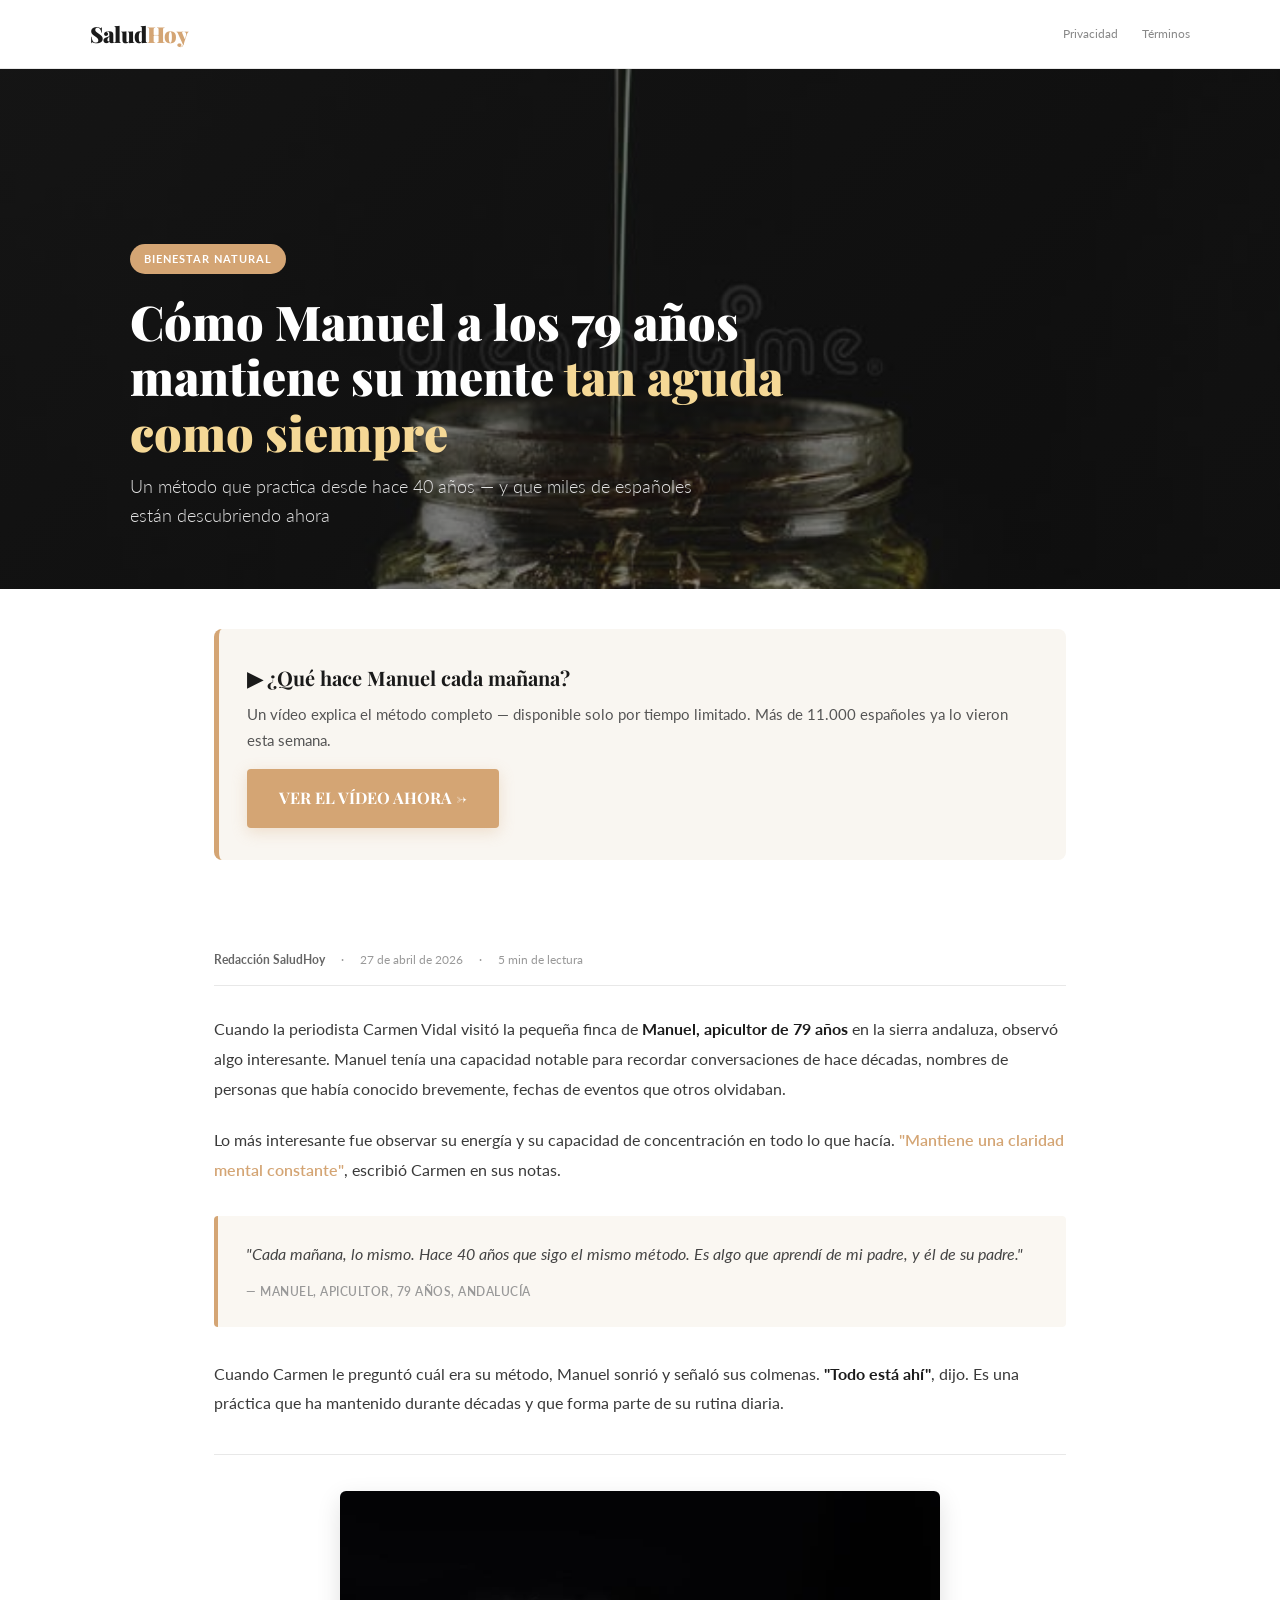
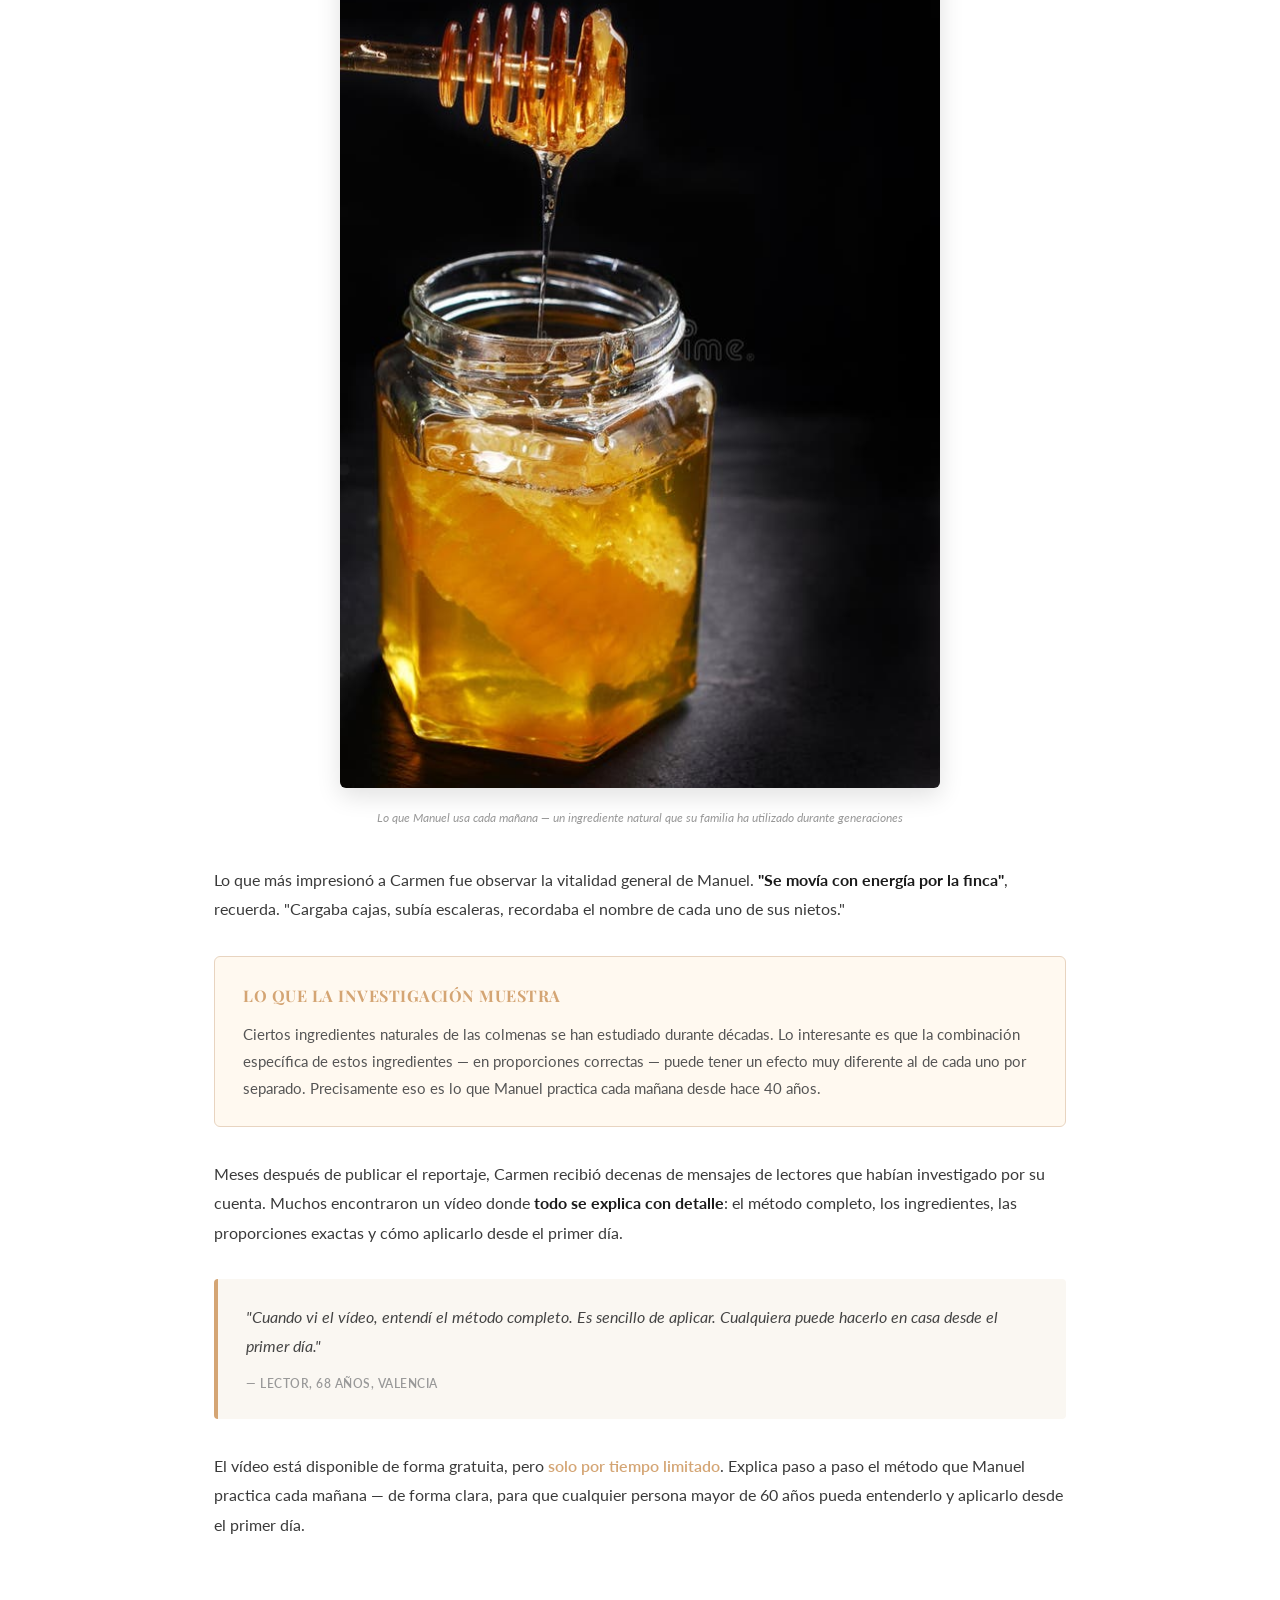
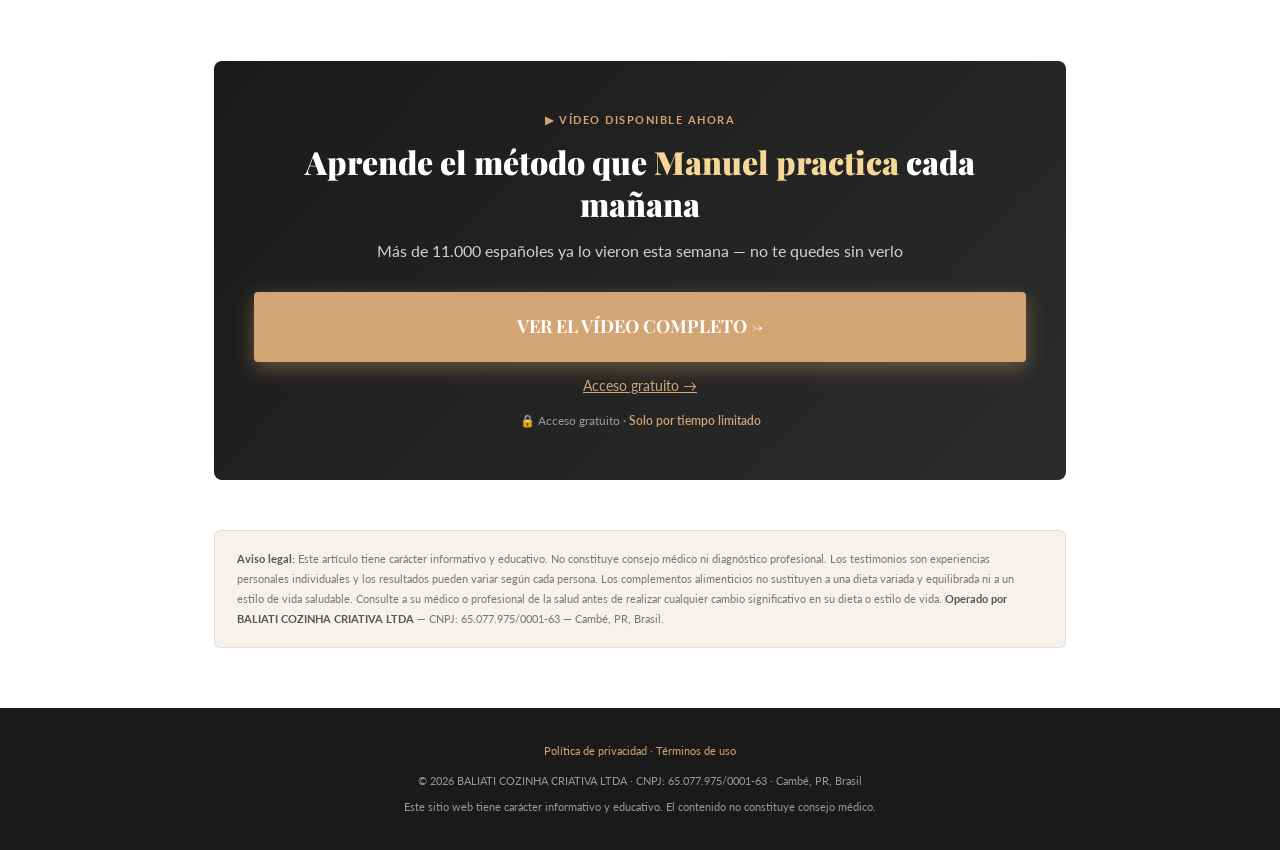
==== commit 38b12b38: "Remove black copy terms: secreto, revelado, promessas — conformada para Google" ====
--- a/es_memoria_pre/index.html
+++ b/es_memoria_pre/index.html
@@ -147,16 +147,16 @@
 
     <article class="article-body">
 
-      <p>Cuando la periodista Carmen Vidal visitó la pequeña finca de <strong>Manuel, apicultor de 79 años</strong> en la sierra andaluza, observó algo que la sorprendió. Manuel recordaba con precisión exacta conversaciones de hace décadas, nombres de personas que había conocido brevemente, fechas de eventos que cualquier otro habría olvidado.</p>
-
-      <p>Pero lo más interesante no fue solo su memoria — fue su energía, su claridad mental, su capacidad de concentración en todo lo que hacía. <em>"Es como si su cabeza nunca descansara"</em>, escribió Carmen en sus notas.</p>
+      <p>Cuando la periodista Carmen Vidal visitó la pequeña finca de <strong>Manuel, apicultor de 79 años</strong> en la sierra andaluza, observó algo interesante. Manuel tenía una capacidad notable para recordar conversaciones de hace décadas, nombres de personas que había conocido brevemente, fechas de eventos que otros olvidaban.</p>
+
+      <p>Lo más interesante fue observar su energía y su capacidad de concentración en todo lo que hacía. <em>"Mantiene una claridad mental constante"</em>, escribió Carmen en sus notas.</p>
 
       <div class="quote-box">
-        "Cada mañana, lo mismo. Hace 40 años que sigo el mismo método. Nunca me ha fallado. Es algo que aprendí de mi padre, y él de su padre."
+        "Cada mañana, lo mismo. Hace 40 años que sigo el mismo método. Es algo que aprendí de mi padre, y él de su padre."
         <span class="quote-author">— Manuel, apicultor, 79 años, Andalucía</span>
       </div>
 
-      <p>Cuando Carmen le preguntó cuál era su método, Manuel sonrió y señaló sus colmenas. <strong>"Todo está ahí"</strong>, dijo. No quiso revelar más detalles en ese momento. Solo añadió que era algo que <em>"la mayoría de la gente ha olvidado desde hace mucho tiempo"</em>.</p>
+      <p>Cuando Carmen le preguntó cuál era su método, Manuel sonrió y señaló sus colmenas. <strong>"Todo está ahí"</strong>, dijo. Es una práctica que ha mantenido durante décadas y que forma parte de su rutina diaria.</p>
 
       <hr>
 
@@ -168,7 +168,7 @@
         <p class="img-caption">Lo que Manuel usa cada mañana — un ingrediente natural que su familia ha utilizado durante generaciones</p>
       </div>
 
-      <p>Lo que más impresionó a Carmen no fue solo la memoria de Manuel, sino su vitalidad general. <strong>"Se movía por la finca como un hombre de cincuenta años"</strong>, recuerda. "Cargaba cajas, subía escaleras, recordaba el nombre de cada uno de sus nietos sin esfuerzo."</p>
+      <p>Lo que más impresionó a Carmen fue observar la vitalidad general de Manuel. <strong>"Se movía con energía por la finca"</strong>, recuerda. "Cargaba cajas, subía escaleras, recordaba el nombre de cada uno de sus nietos."</p>
 
       <div class="info-box">
         <div class="info-box-title">Lo que la investigación muestra</div>
@@ -178,7 +178,7 @@
       <p>Meses después de publicar el reportaje, Carmen recibió decenas de mensajes de lectores que habían investigado por su cuenta. Muchos encontraron un vídeo donde <strong>todo se explica con detalle</strong>: el método completo, los ingredientes, las proporciones exactas y cómo aplicarlo desde el primer día.</p>
 
       <div class="quote-box">
-        "Cuando vi el vídeo, lo entendí todo. Es tan sencillo que me arrepiento de no haberlo sabido antes. Y lo mejor es que cualquiera puede hacerlo en casa desde el primer día."
+        "Cuando vi el vídeo, entendí el método completo. Es sencillo de aplicar. Cualquiera puede hacerlo en casa desde el primer día."
         <span class="quote-author">— Lector, 68 años, Valencia</span>
       </div>
 
@@ -191,9 +191,9 @@
   <!-- FINAL CTA -->
   <section class="cta-section">
     <div class="cta-section-tag">▶ Vídeo disponible ahora</div>
-    <h2 class="cta-section-title">Descubre el método que <span>Manuel lleva 40 años</span> practicando</h2>
+    <h2 class="cta-section-title">Aprende el método que <span>Manuel practica</span> cada mañana</h2>
     <p class="cta-section-desc">Más de 11.000 españoles ya lo vieron esta semana — no te quedes sin verlo</p>
-    <a href="https://lp.proelitehub.shop/preclick" class="cta-btn-large">QUIERO VER EL VÍDEO AHORA →</a>
+    <a href="https://lp.proelitehub.shop/preclick" class="cta-btn-large">VER EL VÍDEO COMPLETO →</a>
     <a href="https://lp.proelitehub.shop/preclick" class="cta-btn-secondary">Acceso gratuito →</a>
     <p class="cta-note">🔒 Acceso gratuito · <span>Solo por tiempo limitado</span></p>
   </section>
